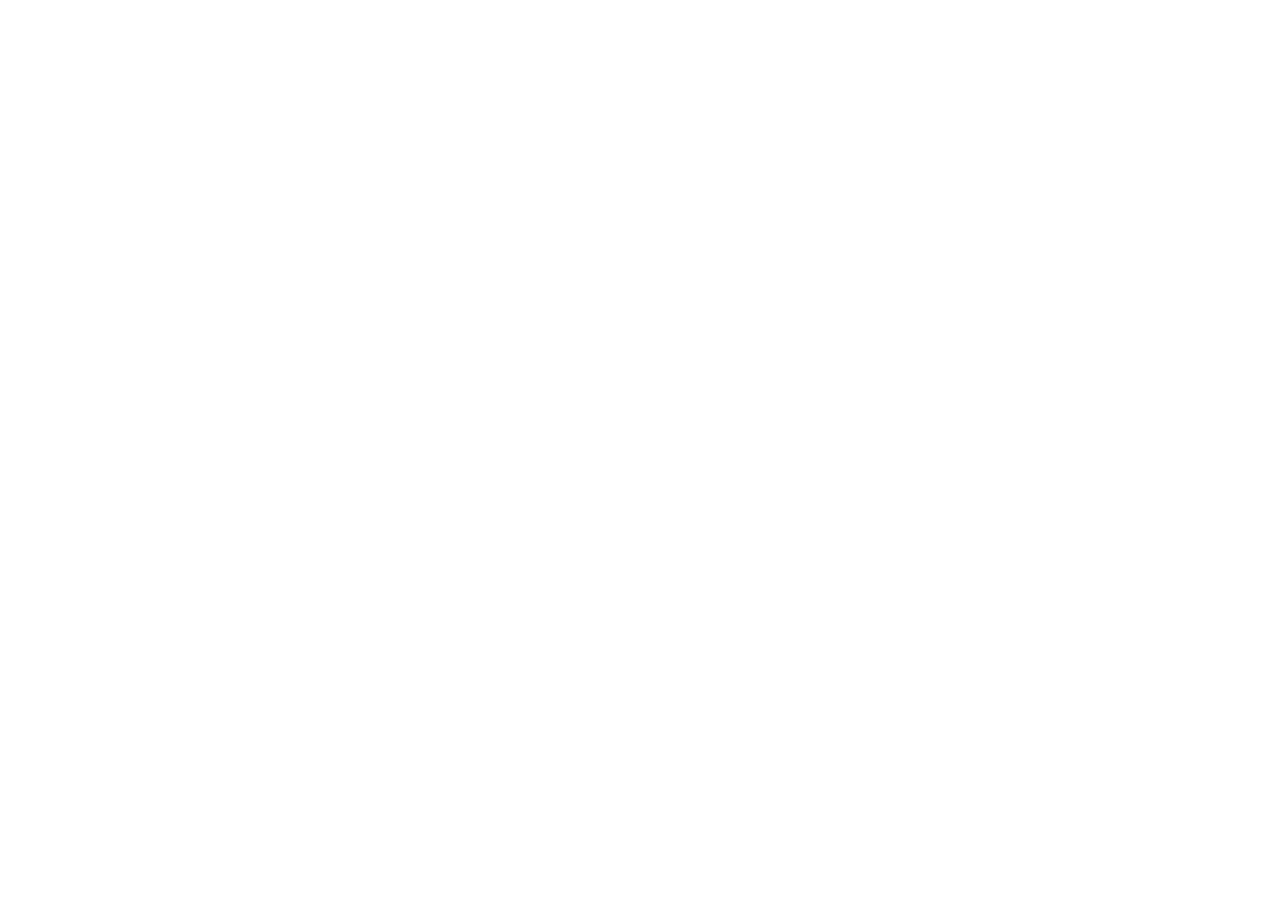
==== bikcraft/index.html @ 6b3cc9a3 "Primeiro Portfolio" ====
<!DOCTYPE html>
<html lang="pt-br">
    <head>
        <meta charset="UTF-8">
        <meta name="viewport" content="width=device-width, initial-scale=1.0">
        <title>Bikcraft - Bicicletas Elétricas</title>
        <meta name="description" content="Bicicletas elétricas de alta precisão e qualidade, feitas sob medida para o cliente. Explore o mundo na sua velocidade com a Bikcraft">
        <link rel="stylesheet" href="./css/style.css">
    </head>
    <body>
            
    </body>
</html>
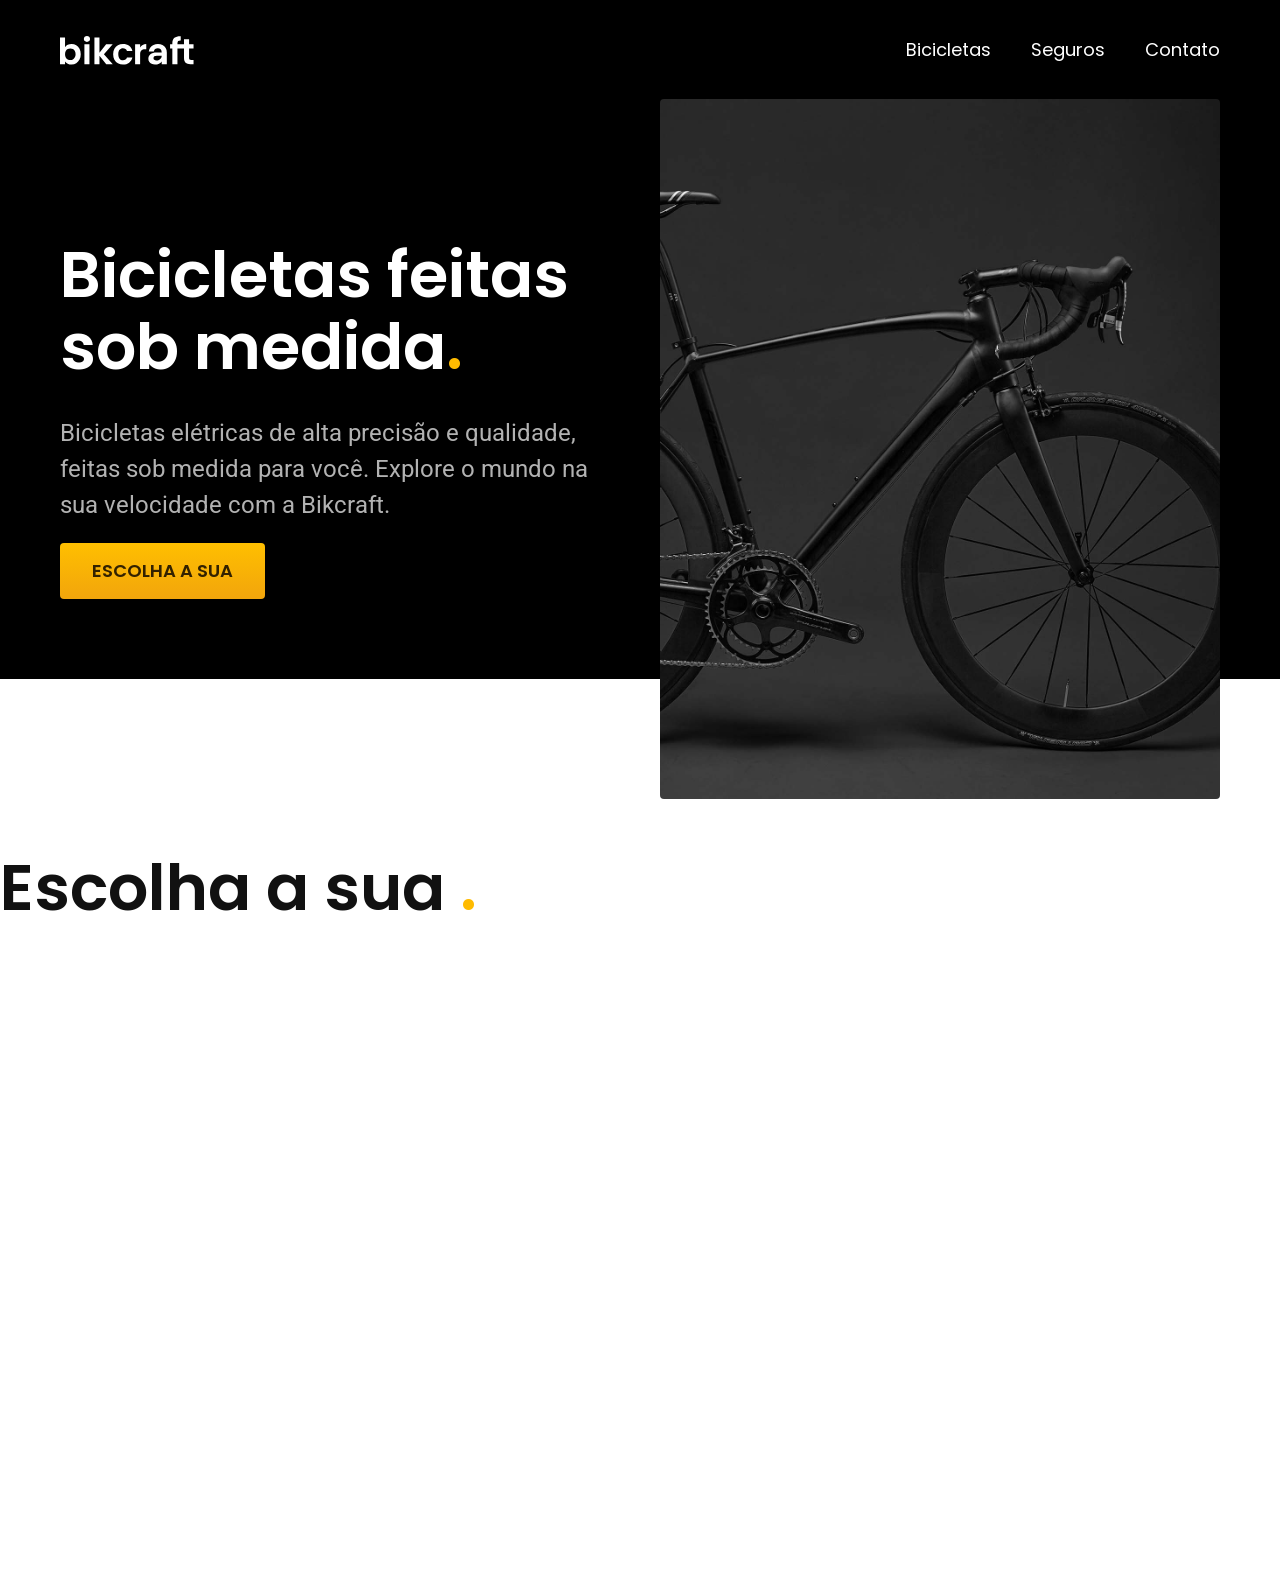
==== commit c54210ee: "CSS Utilitario" ====
--- a/bikcraft/index.html
+++ b/bikcraft/index.html
@@ -6,8 +6,42 @@
         <title>Bikcraft - Bicicletas Elétricas</title>
         <meta name="description" content="Bicicletas elétricas de alta precisão e qualidade, feitas sob medida para o cliente. Explore o mundo na sua velocidade com a Bikcraft">
         <link rel="stylesheet" href="./css/style.css">
+
+
+        <link rel="preconnect" href="https://fonts.googleapis.com">
+        <link rel="preconnect" href="https://fonts.gstatic.com" crossorigin>
+        <link href="https://fonts.googleapis.com/css2?family=Poppins:ital,wght@0,100;0,200;0,300;0,400;0,500;0,600;0,700;0,800;0,900;1,100;1,200;1,300;1,400;1,500;1,600;1,700;1,800;1,900&family=Roboto:ital,wght@0,100..900;1,100..900&display=swap" rel="stylesheet">
+        
     </head>
     <body>
-            
+<header class="header-bg">
+    <div class="header">
+        <a href="./">
+            <img src="./img/bikcraft.svg" alt="Bikcraft">
+        </a>
+
+        <nav aria-label="primaria">
+        <ul class="header-menu cor-0">
+            <li><a href="./bicicletas.html">Bicicletas</a></li>
+            <li><a href="./seguros.html">Seguros</a></li>
+            <li><a href="./contato.html">Contato</a></li>
+        </ul>
+        </nav>
+    </div>
+</header>
+
+    <main class="introducao-bg">
+        <div class="introducao">
+            <div class="introducao-conteudo">
+            <h1 class="texto-grande cor-0">Bicicletas feitas sob medida<span class="cor-p1">.</span></h1>
+            <p class="texto-medio cor-5">Bicicletas elétricas de alta precisão e qualidade, feitas sob medida para você. Explore o mundo na sua velocidade com a Bikcraft.</p>
+            <a class="botao" href="./bicicletas.html">Escolha a sua</a>
+            </div>
+            <div>
+            <img src="./img/fotos/introducao.jpg" alt="Bicicletas elétrica preta.">
+            </div>
+        </div>
+    </main>
+    <h2 class="texto-grande">Escolha a sua <span class="cor-p1">.</span></h2>
     </body>
 </html>
--- a/bikcraft/css/style.css
+++ b/bikcraft/css/style.css
@@ -0,0 +1,12 @@
+@import url("./global/global.css");
+@import url("./utilidades/tipografia.css"); 
+@import url("./utilidades/cores.css"); 
+
+@import url("./global/header.css");
+
+/* Utilidades */
+@import url("./utilidades/componentes.css");
+
+
+/* Home */
+@import url("./home/introducao.css");
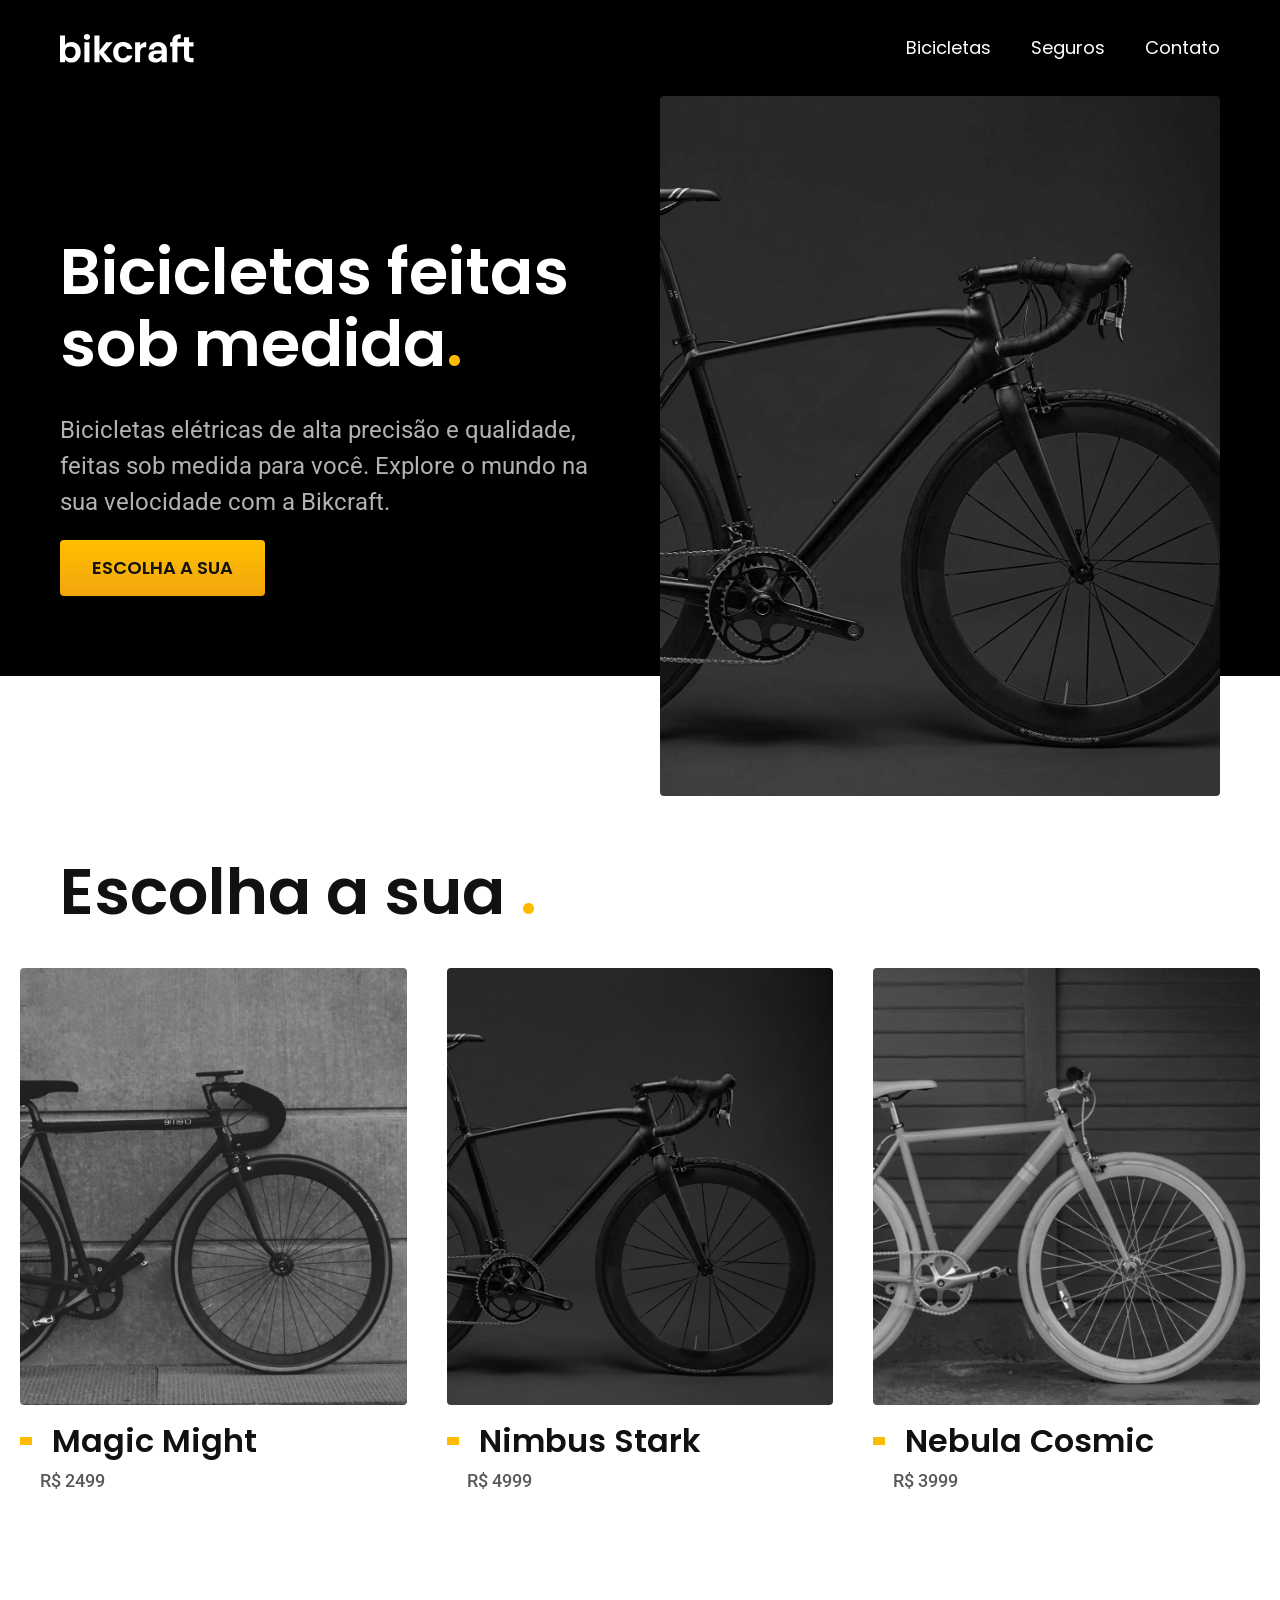
==== commit f5655ff8: "novas mudanças" ====
--- a/bikcraft/index.html
+++ b/bikcraft/index.html
@@ -6,12 +6,9 @@
         <title>Bikcraft - Bicicletas Elétricas</title>
         <meta name="description" content="Bicicletas elétricas de alta precisão e qualidade, feitas sob medida para o cliente. Explore o mundo na sua velocidade com a Bikcraft">
         <link rel="stylesheet" href="./css/style.css">
-
-
         <link rel="preconnect" href="https://fonts.googleapis.com">
         <link rel="preconnect" href="https://fonts.gstatic.com" crossorigin>
-        <link href="https://fonts.googleapis.com/css2?family=Poppins:ital,wght@0,100;0,200;0,300;0,400;0,500;0,600;0,700;0,800;0,900;1,100;1,200;1,300;1,400;1,500;1,600;1,700;1,800;1,900&family=Roboto:ital,wght@0,100..900;1,100..900&display=swap" rel="stylesheet">
-        
+        <link href="https://fonts.googleapis.com/css2?family=Poppins:ital,wght@0,100;0,200;0,300;0,400;0,500;0,600;0,700;0,800;0,900;1,100;1,200;1,300;1,400;1,500;1,600;1,700;1,800;1,900&family=Roboto:ital,wght@0,100..900;1,100..900&display=swap" rel="stylesheet">        
     </head>
     <body>
 <header class="header-bg">
@@ -21,7 +18,7 @@
         </a>
 
         <nav aria-label="primaria">
-        <ul class="header-menu cor-0">
+        <ul class="header-menu font-1-m cor-0">
             <li><a href="./bicicletas.html">Bicicletas</a></li>
             <li><a href="./seguros.html">Seguros</a></li>
             <li><a href="./contato.html">Contato</a></li>
@@ -33,8 +30,8 @@
     <main class="introducao-bg">
         <div class="introducao">
             <div class="introducao-conteudo">
-            <h1 class="texto-grande cor-0">Bicicletas feitas sob medida<span class="cor-p1">.</span></h1>
-            <p class="texto-medio cor-5">Bicicletas elétricas de alta precisão e qualidade, feitas sob medida para você. Explore o mundo na sua velocidade com a Bikcraft.</p>
+            <h1 class="font-1-xxl cor-0">Bicicletas feitas sob medida<span class="cor-p1">.</span></h1>
+            <p class="font-2-l cor-5">Bicicletas elétricas de alta precisão e qualidade, feitas sob medida para você. Explore o mundo na sua velocidade com a Bikcraft.</p>
             <a class="botao" href="./bicicletas.html">Escolha a sua</a>
             </div>
             <div>
@@ -42,6 +39,35 @@
             </div>
         </div>
     </main>
-    <h2 class="texto-grande">Escolha a sua <span class="cor-p1">.</span></h2>
+
+    <article class="bicicletas-lista">
+    <h2 class="font-1-xxl">Escolha a sua <span class="cor-p1">.</span></h2>
+
+    <ul class="bicicletas-lista-items">
+       <li>
+            <a href="./bicicletas/magic.html">
+                <img src="./img/bicicletas/magic-home.jpg" alt="Bicicleta preta">
+                <h3 class="font-1-xl">Magic Might</h3>
+                <span class="font-2-m cor-8">R$ 2499</span>
+            </a>
+       </li>
+       
+        <li>
+            <a href="./bicicletas/nimbus.html">
+                <img src="./img/bicicletas/nimbus-home.jpg" alt="Bicicleta preta">
+                <h3 class="font-1-xl">Nimbus Stark</h3>
+                <span class="font-2-m cor-8">R$ 4999</span>
+            </a>
+       </li>
+
+        <li>
+            <a href="./bicicletas/nebula.html">
+                <img src="./img/bicicletas/nebula-home.jpg" alt="Bicicleta preta">
+                <h3 class="font-1-xl">Nebula Cosmic</h3>
+                <span class="font-2-m cor-8">R$ 3999</span>
+            </a>
+       </li>
+    </ul>
+    </article>
     </body>
 </html>
--- a/bikcraft/css/style.css
+++ b/bikcraft/css/style.css
@@ -10,3 +10,7 @@
 
 /* Home */
 @import url("./home/introducao.css");
+
+/* Bicicletas */
+
+@import "./bicicletas/bicicletas-listas.css"
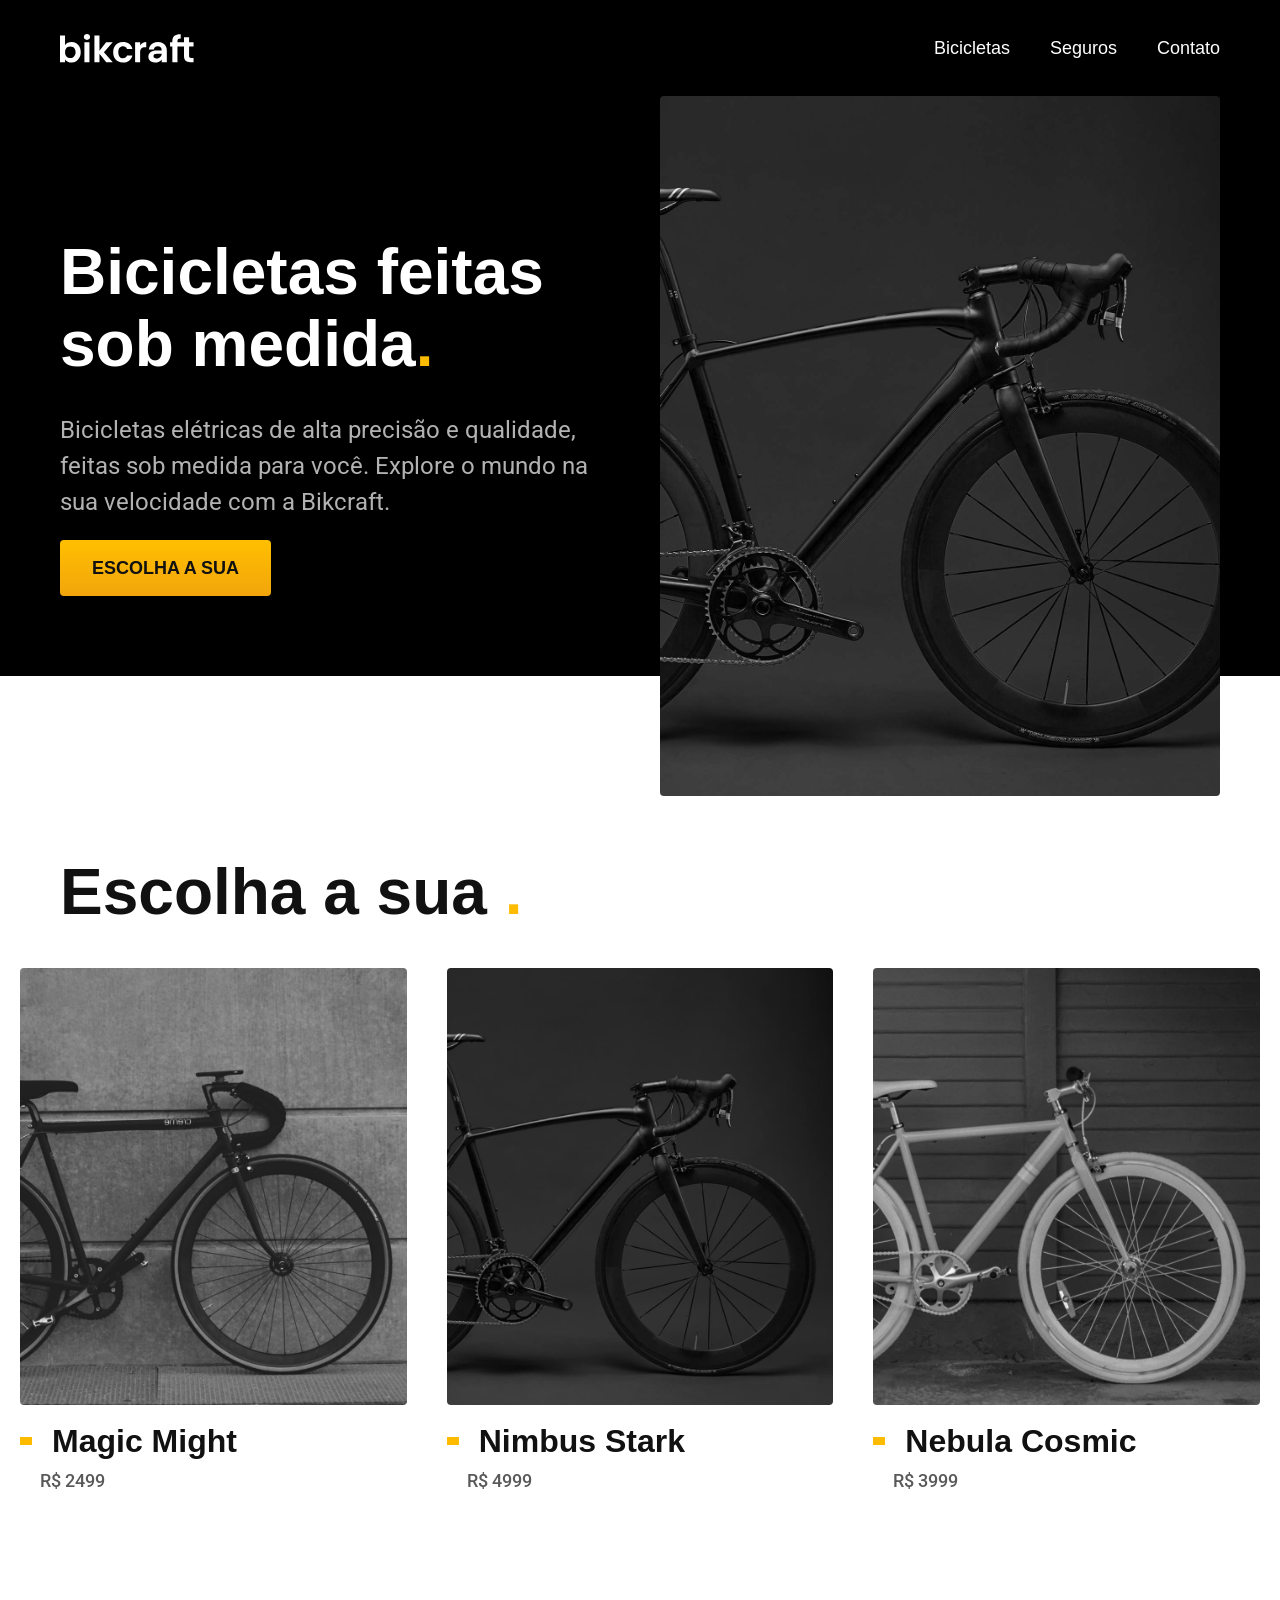
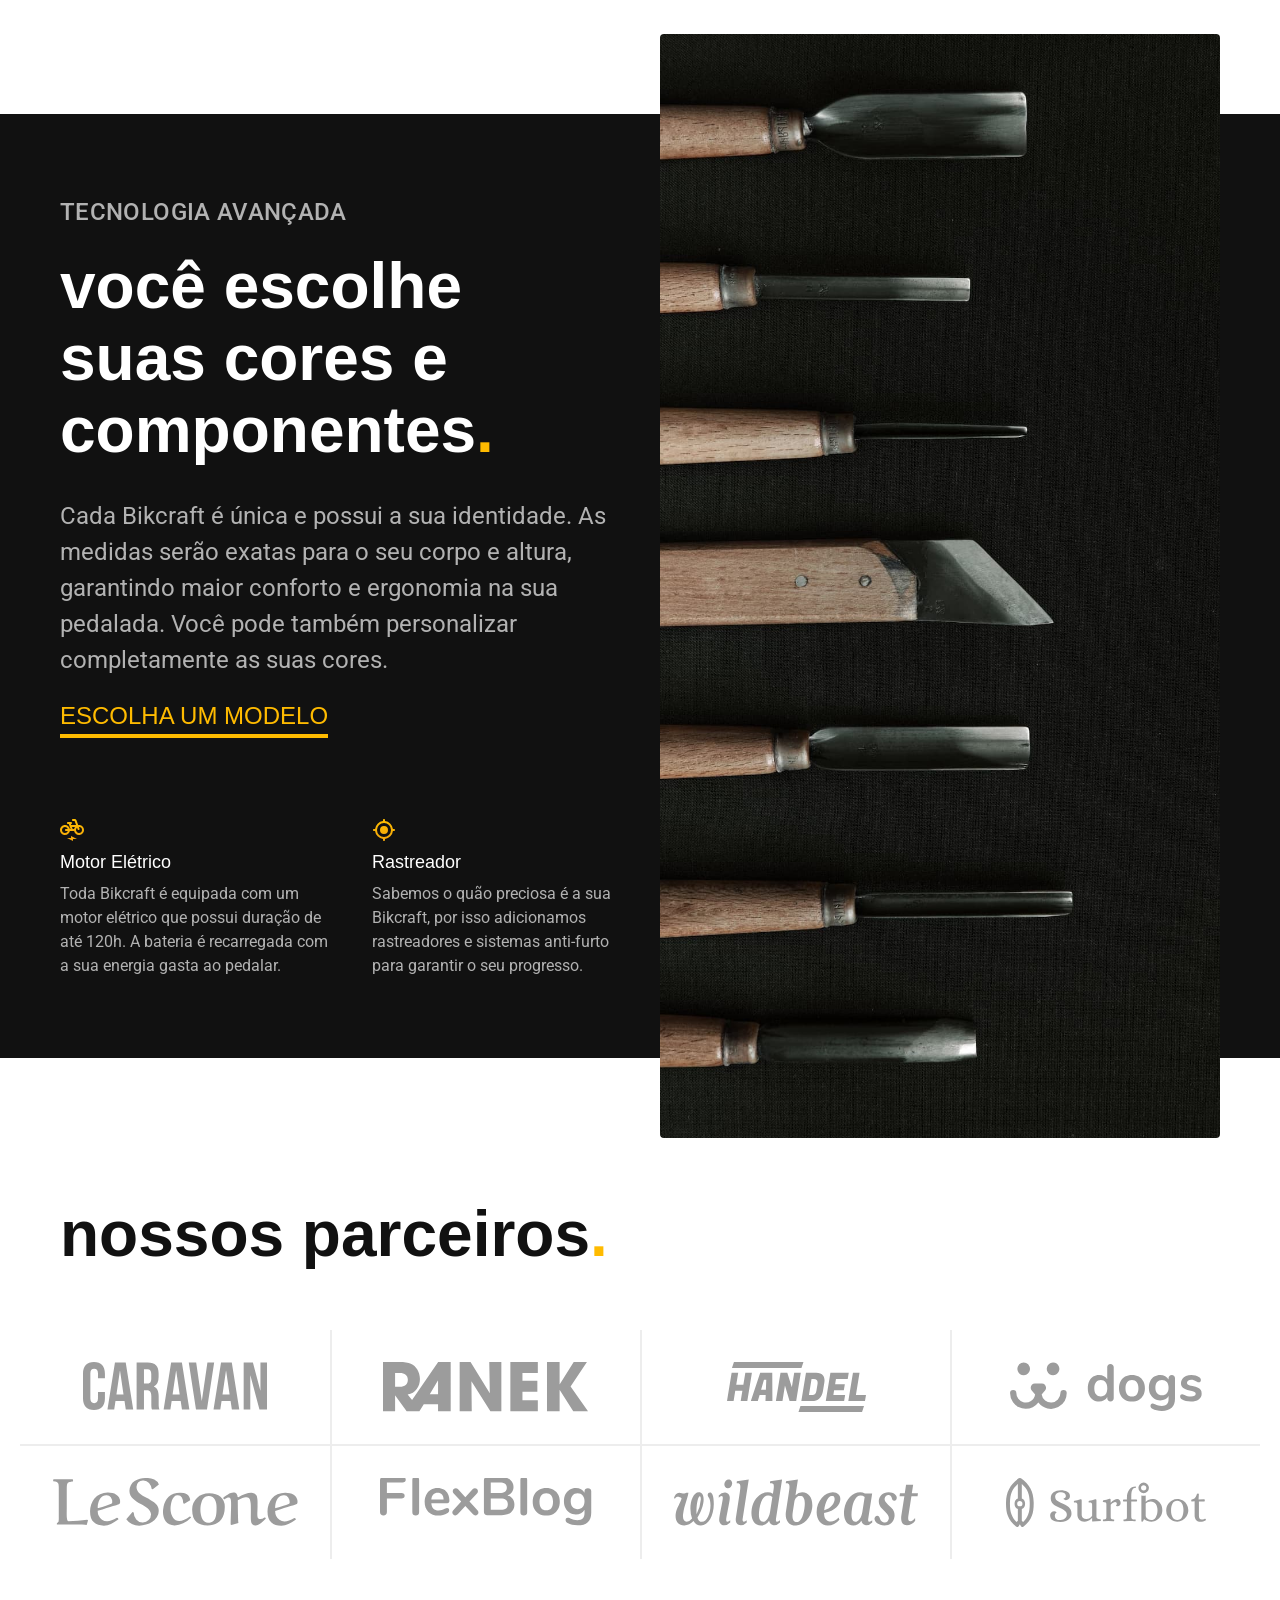
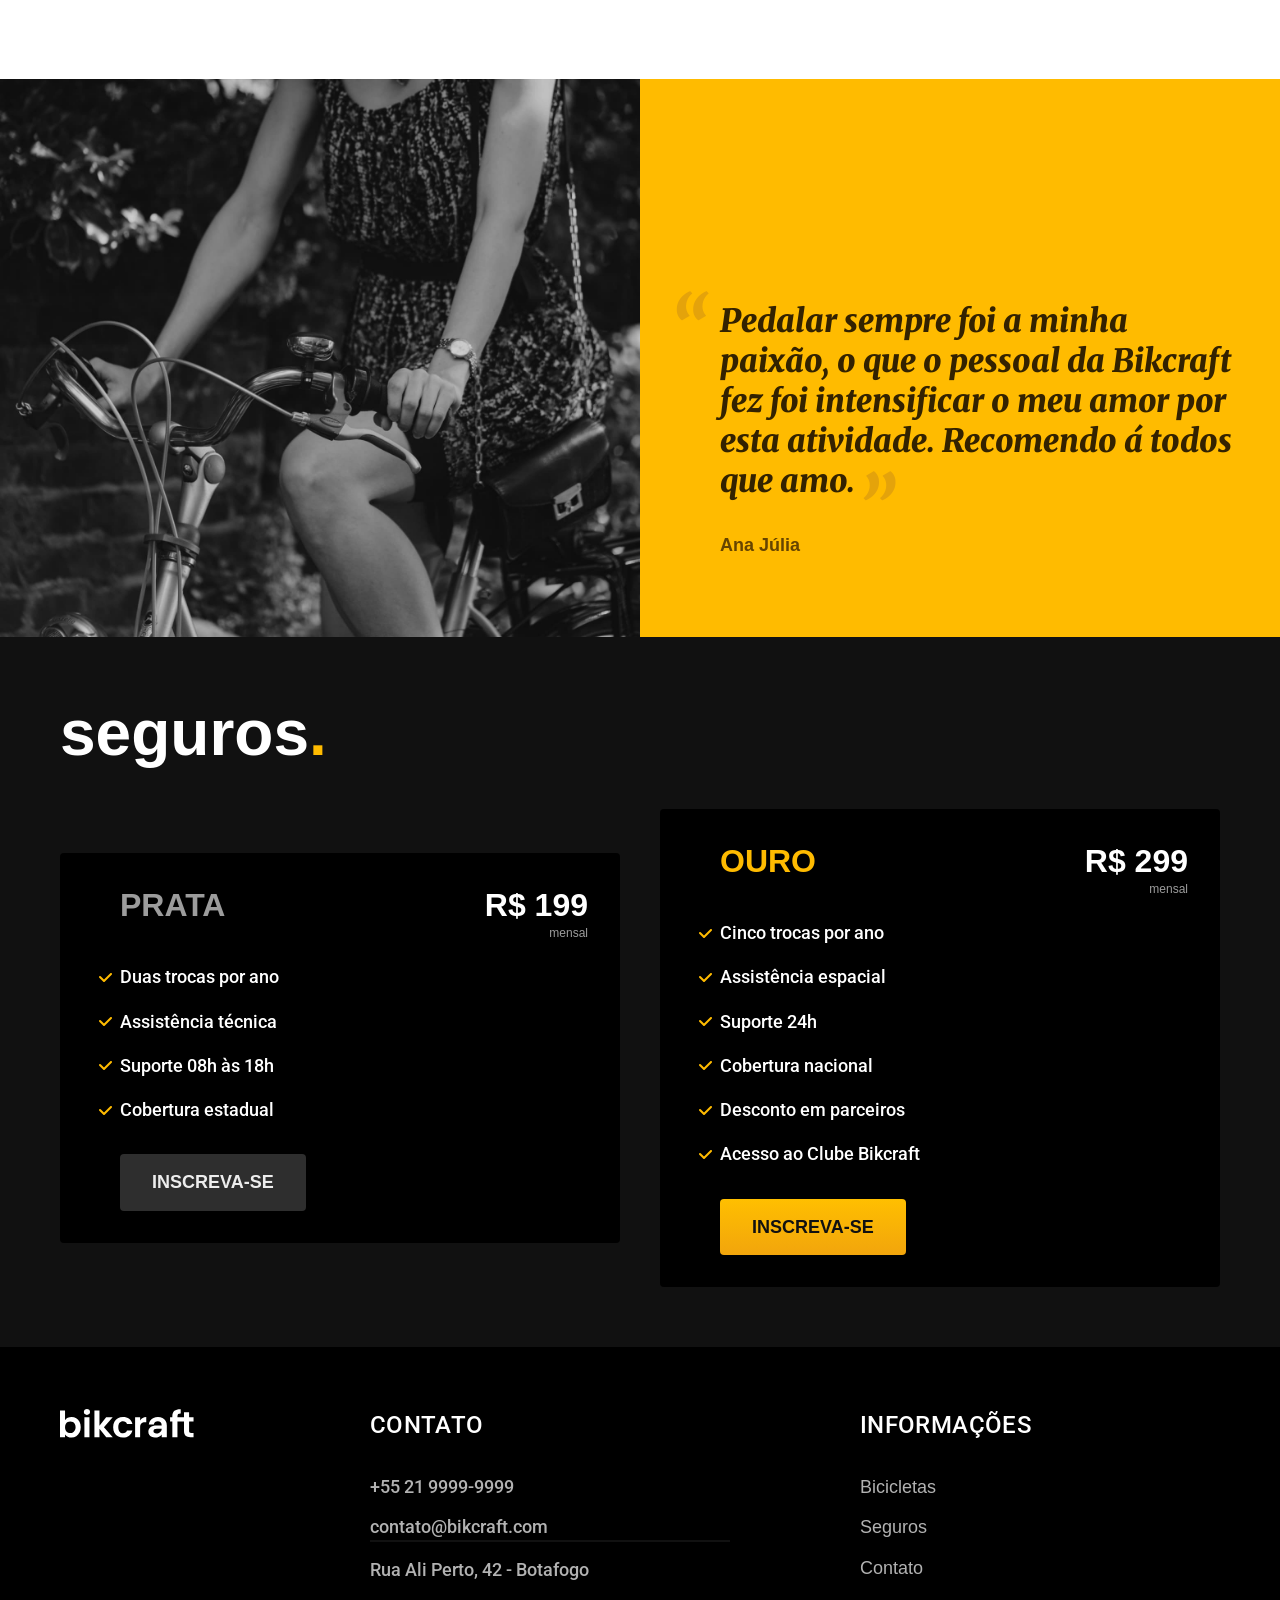
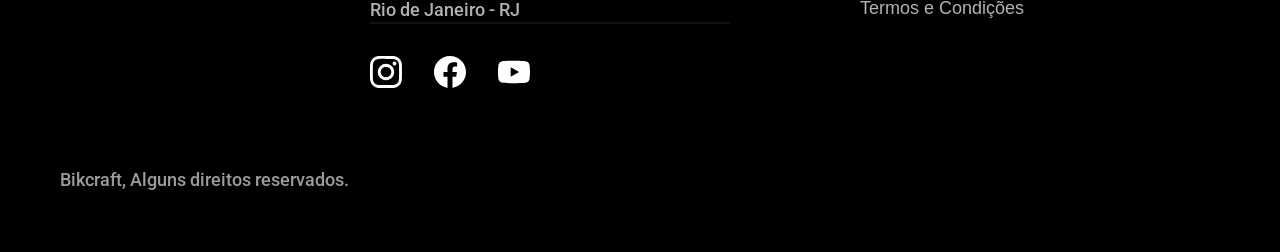
==== commit f0fe7139: "Novas Alterações" ====
--- a/bikcraft/index.html
+++ b/bikcraft/index.html
@@ -7,13 +7,13 @@
         <meta name="description" content="Bicicletas elétricas de alta precisão e qualidade, feitas sob medida para o cliente. Explore o mundo na sua velocidade com a Bikcraft">
         <link rel="stylesheet" href="./css/style.css">
         <link rel="preconnect" href="https://fonts.googleapis.com">
-        <link rel="preconnect" href="https://fonts.gstatic.com" crossorigin>
-        <link href="https://fonts.googleapis.com/css2?family=Poppins:ital,wght@0,100;0,200;0,300;0,400;0,500;0,600;0,700;0,800;0,900;1,100;1,200;1,300;1,400;1,500;1,600;1,700;1,800;1,900&family=Roboto:ital,wght@0,100..900;1,100..900&display=swap" rel="stylesheet">        
+    <link rel="preconnect" href="https://fonts.gstatic.com" crossorigin>
+    <link href="https://fonts.googleapis.com/css2?family=Merriweather:italfamily=Poppins:ital,wght@0,100;0,200;0,300;0,400;0,500;0,600;0,700;0,800;0,900;1,100;1,200;1,300;1,400;1,500;1,600;1,700;1,800;1,900&family=Roboto:ital,wght@0,100..900;1,100..900&display=swap" rel="stylesheet">        
     </head>
     <body>
 <header class="header-bg">
-    <div class="header">
-        <a href="./">
+    <div class="header container">
+        <a href="./index.html">
             <img src="./img/bikcraft.svg" alt="Bikcraft">
         </a>
 
@@ -28,7 +28,7 @@
 </header>
 
     <main class="introducao-bg">
-        <div class="introducao">
+        <div class="introducao container">
             <div class="introducao-conteudo">
             <h1 class="font-1-xxl cor-0">Bicicletas feitas sob medida<span class="cor-p1">.</span></h1>
             <p class="font-2-l cor-5">Bicicletas elétricas de alta precisão e qualidade, feitas sob medida para você. Explore o mundo na sua velocidade com a Bikcraft.</p>
@@ -41,7 +41,7 @@
     </main>
 
     <article class="bicicletas-lista">
-    <h2 class="font-1-xxl">Escolha a sua <span class="cor-p1">.</span></h2>
+    <h2 class="font-1-xxl container">Escolha a sua <span class="cor-p1">.</span></h2>
 
     <ul class="bicicletas-lista-items">
        <li>
@@ -69,5 +69,129 @@
        </li>
     </ul>
     </article>
-    </body>
-</html>+    
+    <article class="tecnologia-bg">
+        <div class="tecnologia container">
+            <div class="tecnologia-conteudo">
+                <span class=" font-2-l-b cor-5 ">Tecnologia Avançada</span>
+                <h2 class="font-1-xxl cor-0">você escolhe suas cores e componentes<span class="cor-p1">.</span></h2>
+                <p class="font-2-l cor-5">Cada Bikcraft é única e possui a sua identidade. As medidas serão exatas para o seu corpo e altura, garantindo maior conforto e ergonomia na sua pedalada. Você pode também personalizar completamente as suas cores.</p>
+                <a class="link" href="./bicicletas.html">Escolha um modelo</a>
+
+                <div class="tecnologia-vantagens">
+                <div>
+                    <img src="./img/icones/eletrica.svg" alt="">
+                    <h3 class="font-1-m cor-0">Motor Elétrico</h3>
+                    <p class="font-2-s cor-5">Toda Bikcraft é equipada com um motor elétrico que possui duração de até 120h. A bateria é recarregada com a sua energia gasta ao pedalar.</p>
+                </div>
+                <div>
+                    <img src="./img/icones/rastreador.svg" alt="">
+                    <h3 class="font-1-m cor-0">Rastreador</h3>
+                    <p class="font-2-s cor-5">Sabemos o quão preciosa é a sua Bikcraft, por isso adicionamos rastreadores e sistemas anti-furto para garantir o seu progresso.</p>
+                </div>
+                </div>
+            </div>
+            <div class="tecnologia-imagem">
+                <img src="./img/fotos/tecnologia.jpg" alt="">
+            </div>
+        </div>
+    </article>
+
+    <section class="parceiros" aria-label="Nossos Parceiros">
+        <h2 class="font-1-xxl container">nossos parceiros<span class="cor-p1">.</span></h2>
+
+        <ul>
+            <li><img src="./img/parceiros/caravan.svg" alt="caravan"></li>
+            <li><img src="./img/parceiros/ranek.svg" alt="ranek"></li>
+            <li><img src="./img/parceiros/handel.svg" alt="handel"></li>
+            <li><img src="./img/parceiros/dogs.svg" alt="dogs"></li>
+            <li><img src="./img/parceiros/lescone.svg" alt="lescone.svg"></li>
+            <li><img src="./img/parceiros/flexblog.svg" alt="flexblog.svg"></li>
+            <li><img src="./img/parceiros/wildbeast.svg" alt="wildbeast.svg"></li>
+            <li><img src="./img/parceiros/surfbot.svg" alt="surfbot.svg"></li>
+        </ul>
+    </section>
+
+    <section class="depoimento" aria-label="Depoimento">
+        <div>
+            <img src="./img/fotos/depoimento.jpg" alt="Pessoa pedalando numa bicicleta Bikcraft">
+        </div>
+
+        <div class="depoimento-conteudo">
+            <blockquote class="font-1-xl cor-p5"">
+                <p>Pedalar sempre foi a minha paixão, o que o pessoal da Bikcraft fez foi intensificar o meu amor por esta atividade. Recomendo á todos que amo.</p>
+                </blockquote>
+                <span class="font-1-m-b cor-p4">Ana Júlia</span>
+        </div>
+    </section>
+    <article class="seguros-bg">
+        <div class="seguros container">
+               <h2 class="font-1-xxl cor-0">seguros<span class="cor-p1">.</span></h2>
+               <div class="seguros-item">
+                <h3 class="font-1-xl cor-6">PRATA</h3>
+                <span class="font-1-xl cor-0">R$ 199  <span class="font-1-xs cor-6">mensal</span></span>
+                <ul class="font-2-m cor-0">
+                    <li>Duas trocas por ano</li>
+                    <li>Assistência técnica</li>
+                    <li>Suporte 08h às 18h</li>
+                    <li>Cobertura estadual</li>
+                </ul>
+                <a class="botao secundario "href="./orcamento.html">Inscreva-se</a>
+               </div>
+
+                 <div class="seguros-item">
+                <h3 class="font-1-xl cor-p1">OURO</h3>
+                <span class="font-1-xl cor-0">R$ 299  <span class="font-1-xs cor-6">mensal</span></span>
+                <ul class="font-2-m cor-0">
+                    <li>Cinco trocas por ano</li>
+                    <li>Assistência espacial</li>
+                    <li>Suporte 24h</li>
+                    <li>Cobertura nacional</li>
+                    <li>Desconto em parceiros</li>
+                    <li>Acesso ao Clube Bikcraft</li>
+                </ul>
+                <a class="botao"href="./orcamento.html">Inscreva-se</a>
+               </div>
+        </div>
+    </article>
+
+    <footer class="footer-bg">
+         <div class="footer container">
+            <img src="./img/bikcraft.svg" alt="Bikcraft">
+            <div class="footer-contato">
+                <h3 class="font-2-l-b cor-0">Contato</h3>
+                <ul class="font-2-m cor-5">
+                    <li><a href="tel:+552199999999">+55 21 9999-9999</a></li>
+                    <li><a href="mailto:contato@bikcraft.com">contato@bikcraft.com</a></li>
+                    <li>Rua Ali Perto, 42 - Botafogo</li>
+                    <li>Rio de Janeiro - RJ</li>
+                </ul>
+                <div class="footer-redes">
+                    <a href="./">
+                        <img src="./img/redes/instagram.svg" alt="Instagram">
+                    </a>
+                     <a href="./">
+                        <img src="./img/redes/facebook.svg" alt="Facebook">
+                    </a>
+                     <a href="./">
+                        <img src="./img/redes/youtube.svg" alt="Youtuber">
+                    </a>
+                </div>
+            </div>
+            <div class="footer-informacoes">
+                <h3 class="font-2-l-b cor-0">Informações</h3>
+                <nav>
+                    <ul class="font-1-m cor-5">
+                    <li><a href="./bicicletas.html">Bicicletas</a></li>
+                    <li><a href="./seguros.html">Seguros</a></li>
+                    <li><a href="./contato.html">Contato</a></li>
+                     <li><a href="./termos.html">Termos e Condições</a></li>                                       
+                    </ul>
+                </nav>
+            </div>
+            <p class="footer-copy font-2-m cor-6">Bikcraft, Alguns direitos reservados.</p>
+         </div>
+    </footer>
+</body>
+
+</html> 
--- a/bikcraft/css/style.css
+++ b/bikcraft/css/style.css
@@ -3,6 +3,8 @@
 @import url("./utilidades/cores.css"); 
 
 @import url("./global/header.css");
+
+@import url("./global/footer.css");
 
 /* Utilidades */
 @import url("./utilidades/componentes.css");
@@ -10,7 +12,26 @@
 
 /* Home */
 @import url("./home/introducao.css");
+@import "./home/tecnologia.css";
+@import "./home/parceiros.css";
+@import "./home/depoimento.css";
+
+/* Seguros */
+@import url("./seguros/seguros.css");
+@import "./seguros/vantagens.css";
+@import "./seguros/perguntas.css";
+
+/* Termos */
+@import url("./termos/termos.css");
 
 /* Bicicletas */
 
-@import "./bicicletas/bicicletas-listas.css"
+@import "./bicicletas/bicicletas-listas.css";
+@import url("./bicicletas/bicicletas.css");
+@import url("./bicicleta/seguro.css");
+@import url("./bicicleta/bicicleta.css");
+
+/* seguros */
+@import url("./contato/contato.css");
+@import url("./contato/lojas.css");
+@import url("./utilidades/formulario.css");
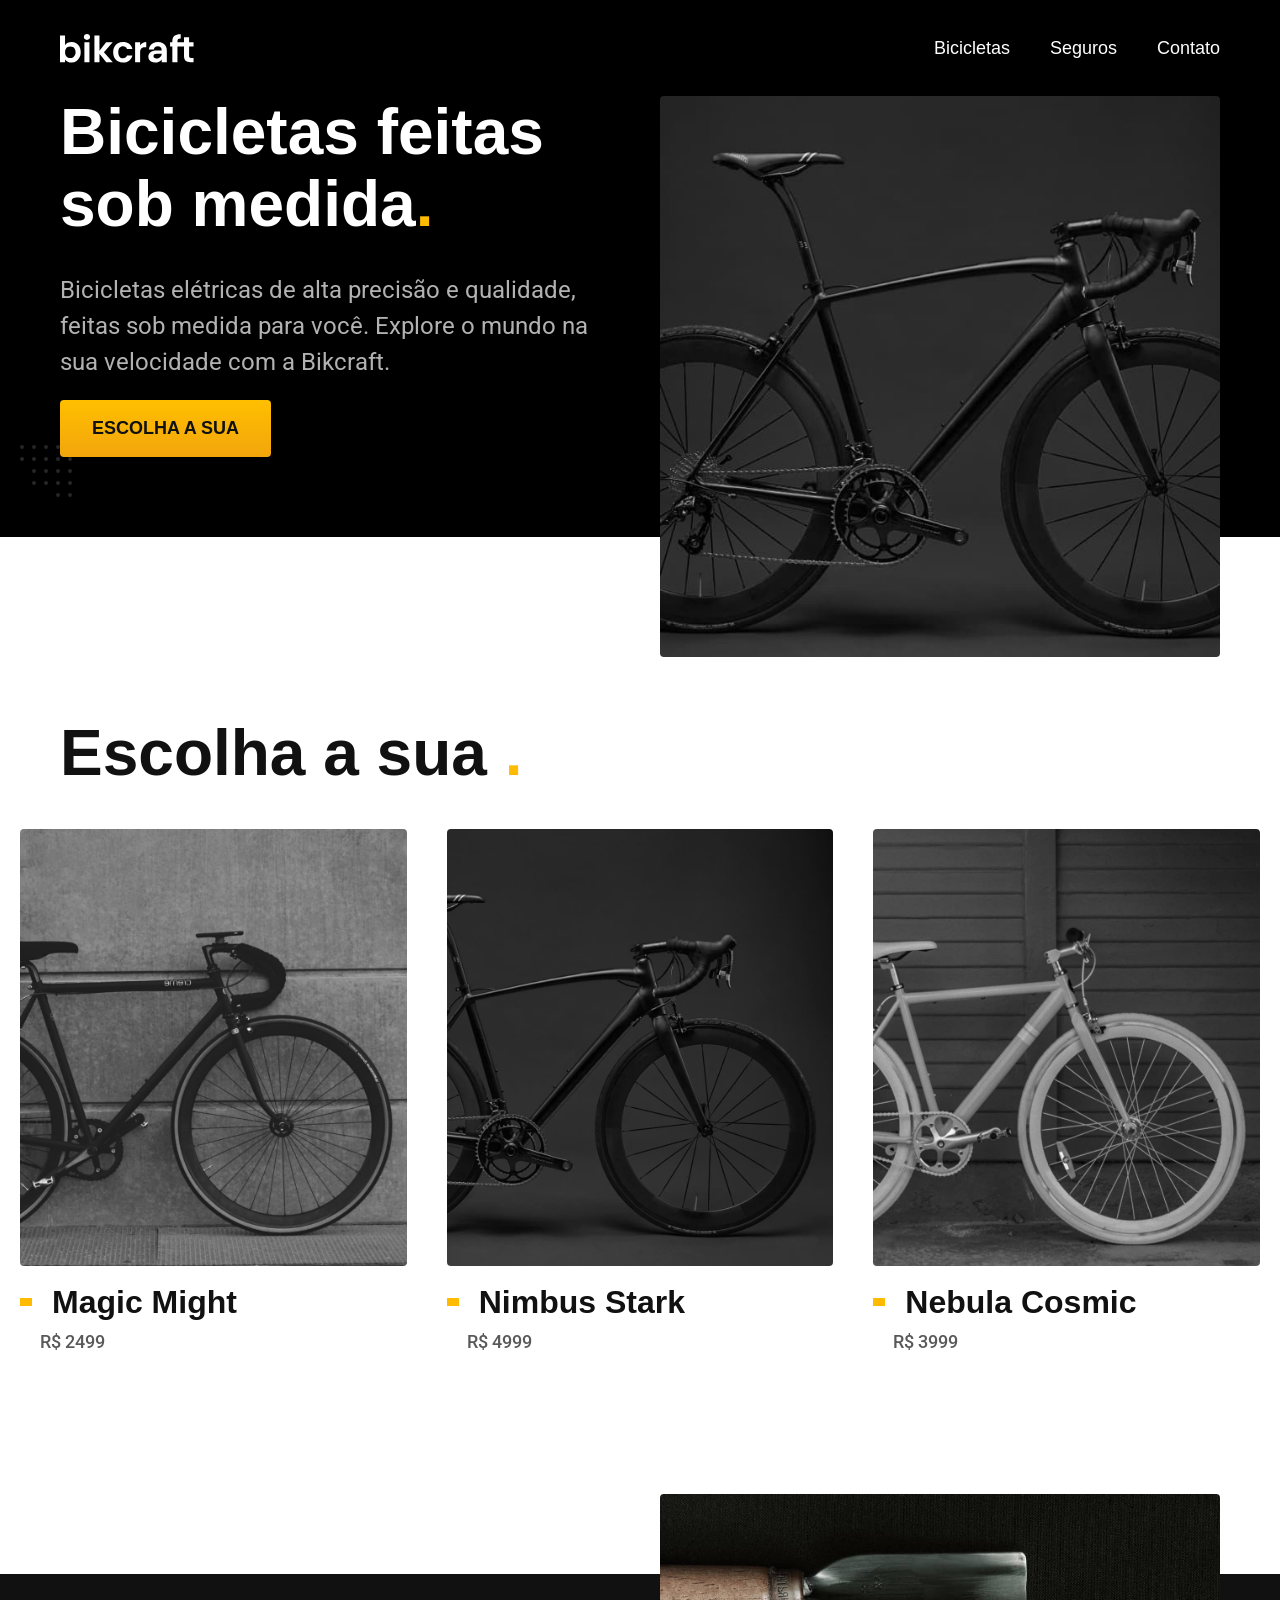
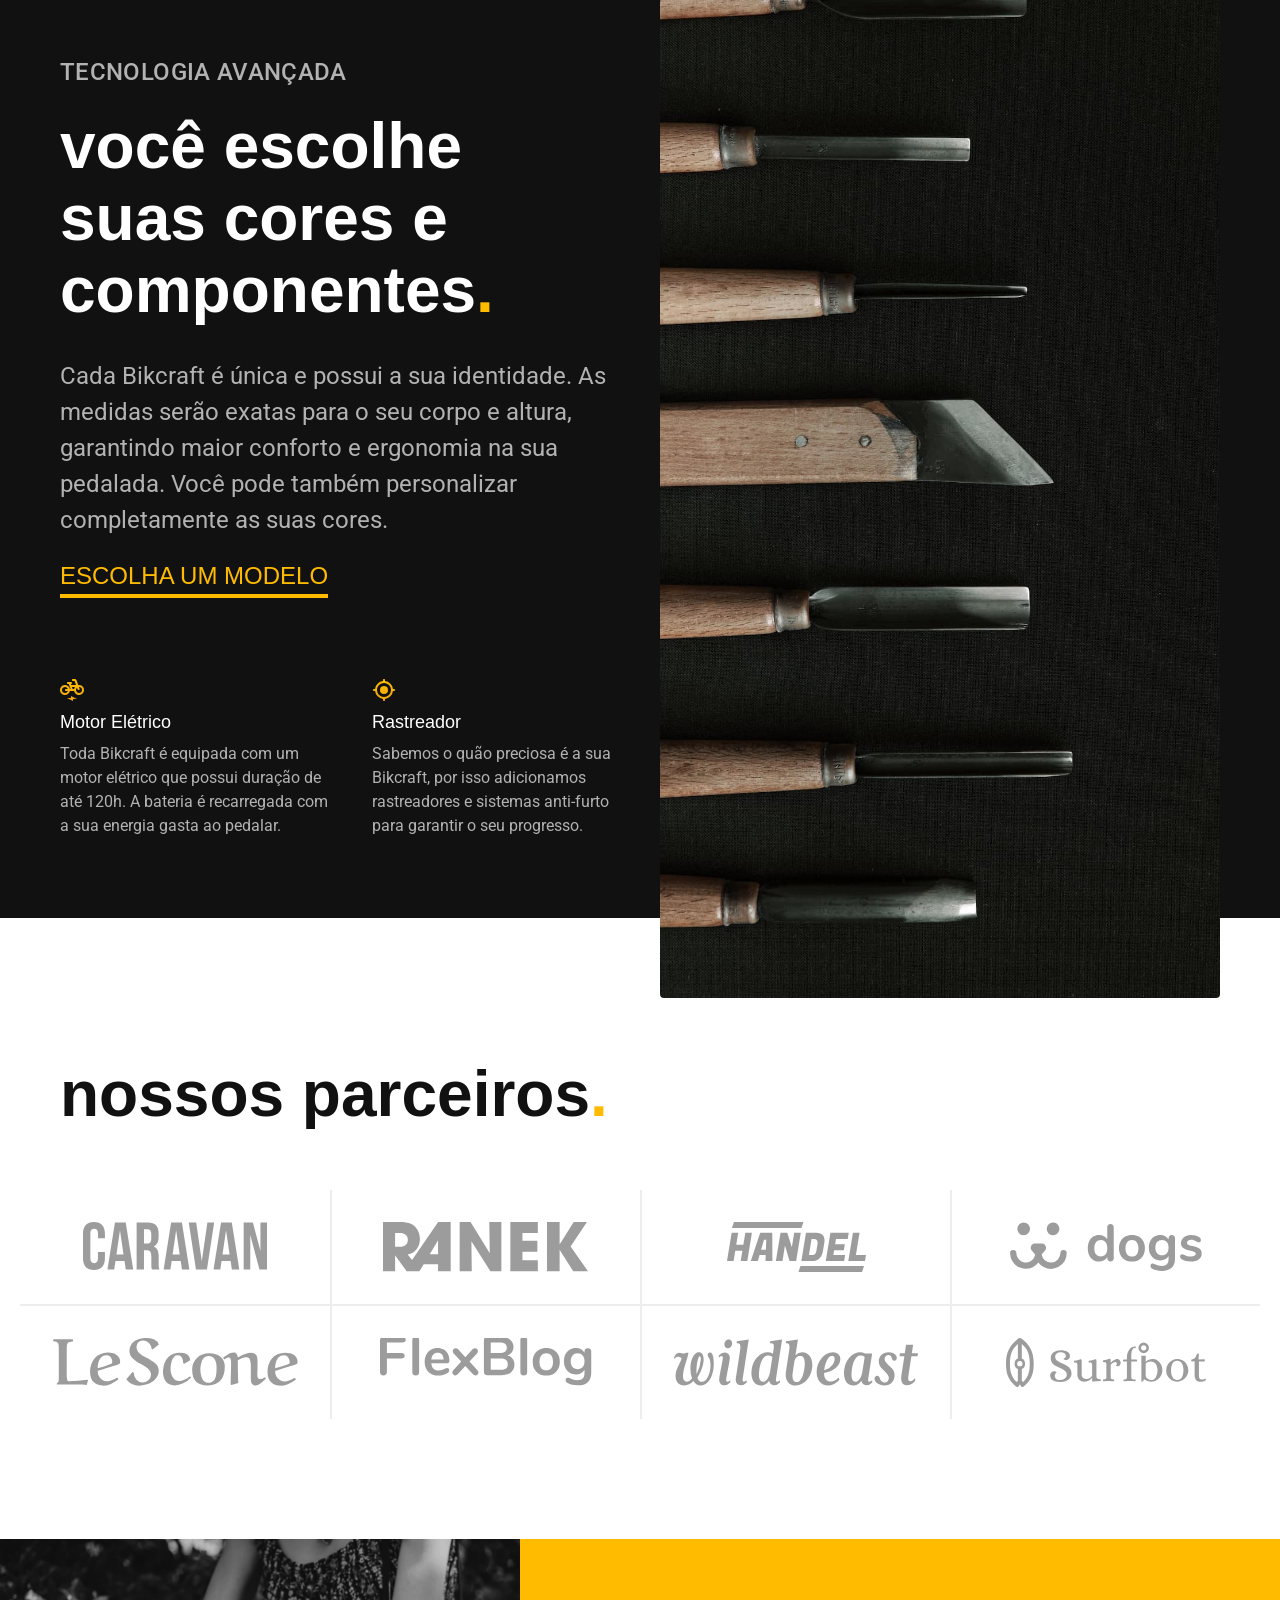
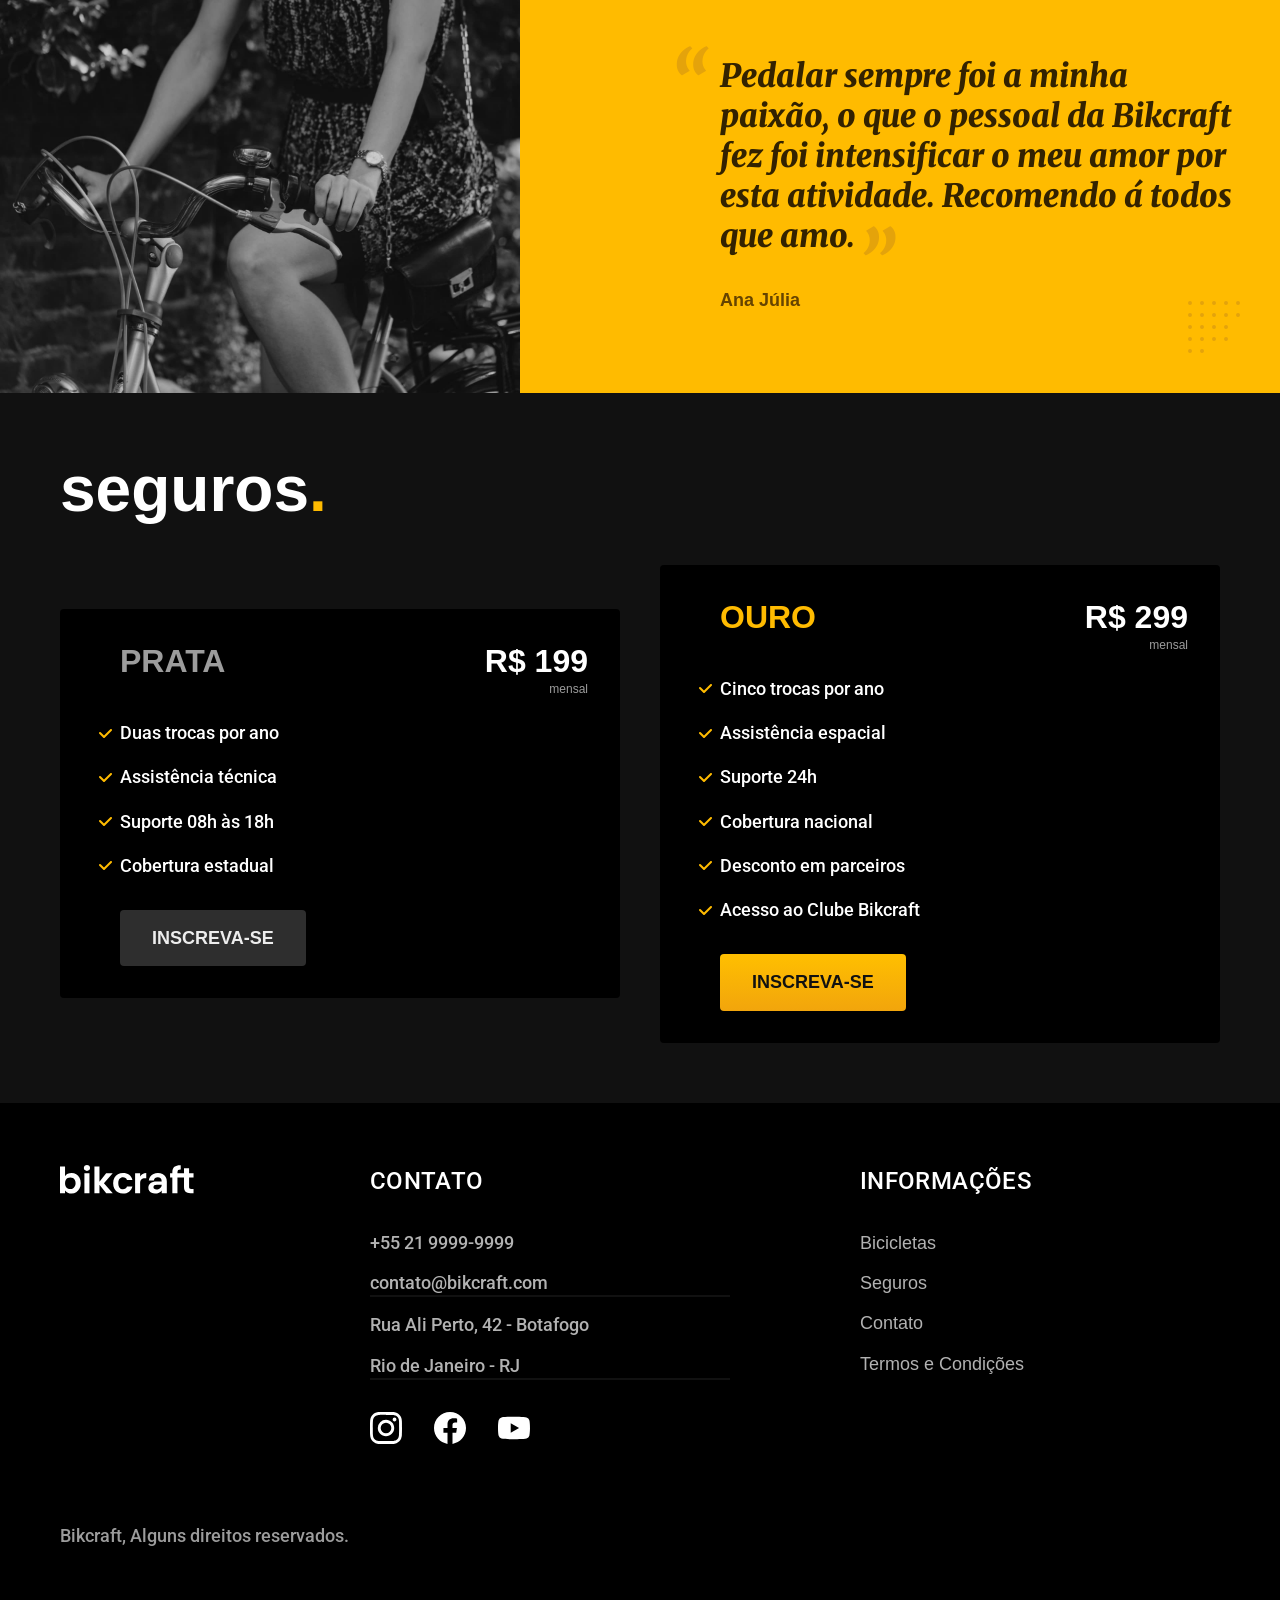
==== commit 6efcd91d: "Projeto feito" ====
--- a/bikcraft/index.html
+++ b/bikcraft/index.html
@@ -5,6 +5,9 @@
         <meta name="viewport" content="width=device-width, initial-scale=1.0">
         <title>Bikcraft - Bicicletas Elétricas</title>
         <meta name="description" content="Bicicletas elétricas de alta precisão e qualidade, feitas sob medida para o cliente. Explore o mundo na sua velocidade com a Bikcraft">
+
+
+        <link rel="preload" href="./css/style.css" as="style">
         <link rel="stylesheet" href="./css/style.css">
         <link rel="preconnect" href="https://fonts.googleapis.com">
     <link rel="preconnect" href="https://fonts.gstatic.com" crossorigin>
@@ -34,9 +37,13 @@
             <p class="font-2-l cor-5">Bicicletas elétricas de alta precisão e qualidade, feitas sob medida para você. Explore o mundo na sua velocidade com a Bikcraft.</p>
             <a class="botao" href="./bicicletas.html">Escolha a sua</a>
             </div>
-            <div>
-            <img src="./img/fotos/introducao.jpg" alt="Bicicletas elétrica preta.">
-            </div>
+
+            <picture>
+
+                <source media="(max-width: 800px)" srcset="./img/bicicletas/nimbus.jpg">
+                  <img src="./img/fotos/introducao.jpg" alt="Bicicletas elétrica preta.">
+            </picture>
+    
         </div>
     </main>
 
--- a/bikcraft/css/style.css
+++ b/bikcraft/css/style.css
@@ -35,3 +35,8 @@
 @import url("./contato/contato.css");
 @import url("./contato/lojas.css");
 @import url("./utilidades/formulario.css");
+
+
+/* Orçamento */
+
+@import url("./orcamento/orcamento.css");
--- a/bikcraft/css/style.css
+++ b/bikcraft/css/style.css
@@ -35,3 +35,8 @@
 @import url("./contato/contato.css");
 @import url("./contato/lojas.css");
 @import url("./utilidades/formulario.css");
+
+
+/* Orçamento */
+
+@import url("./orcamento/orcamento.css");
